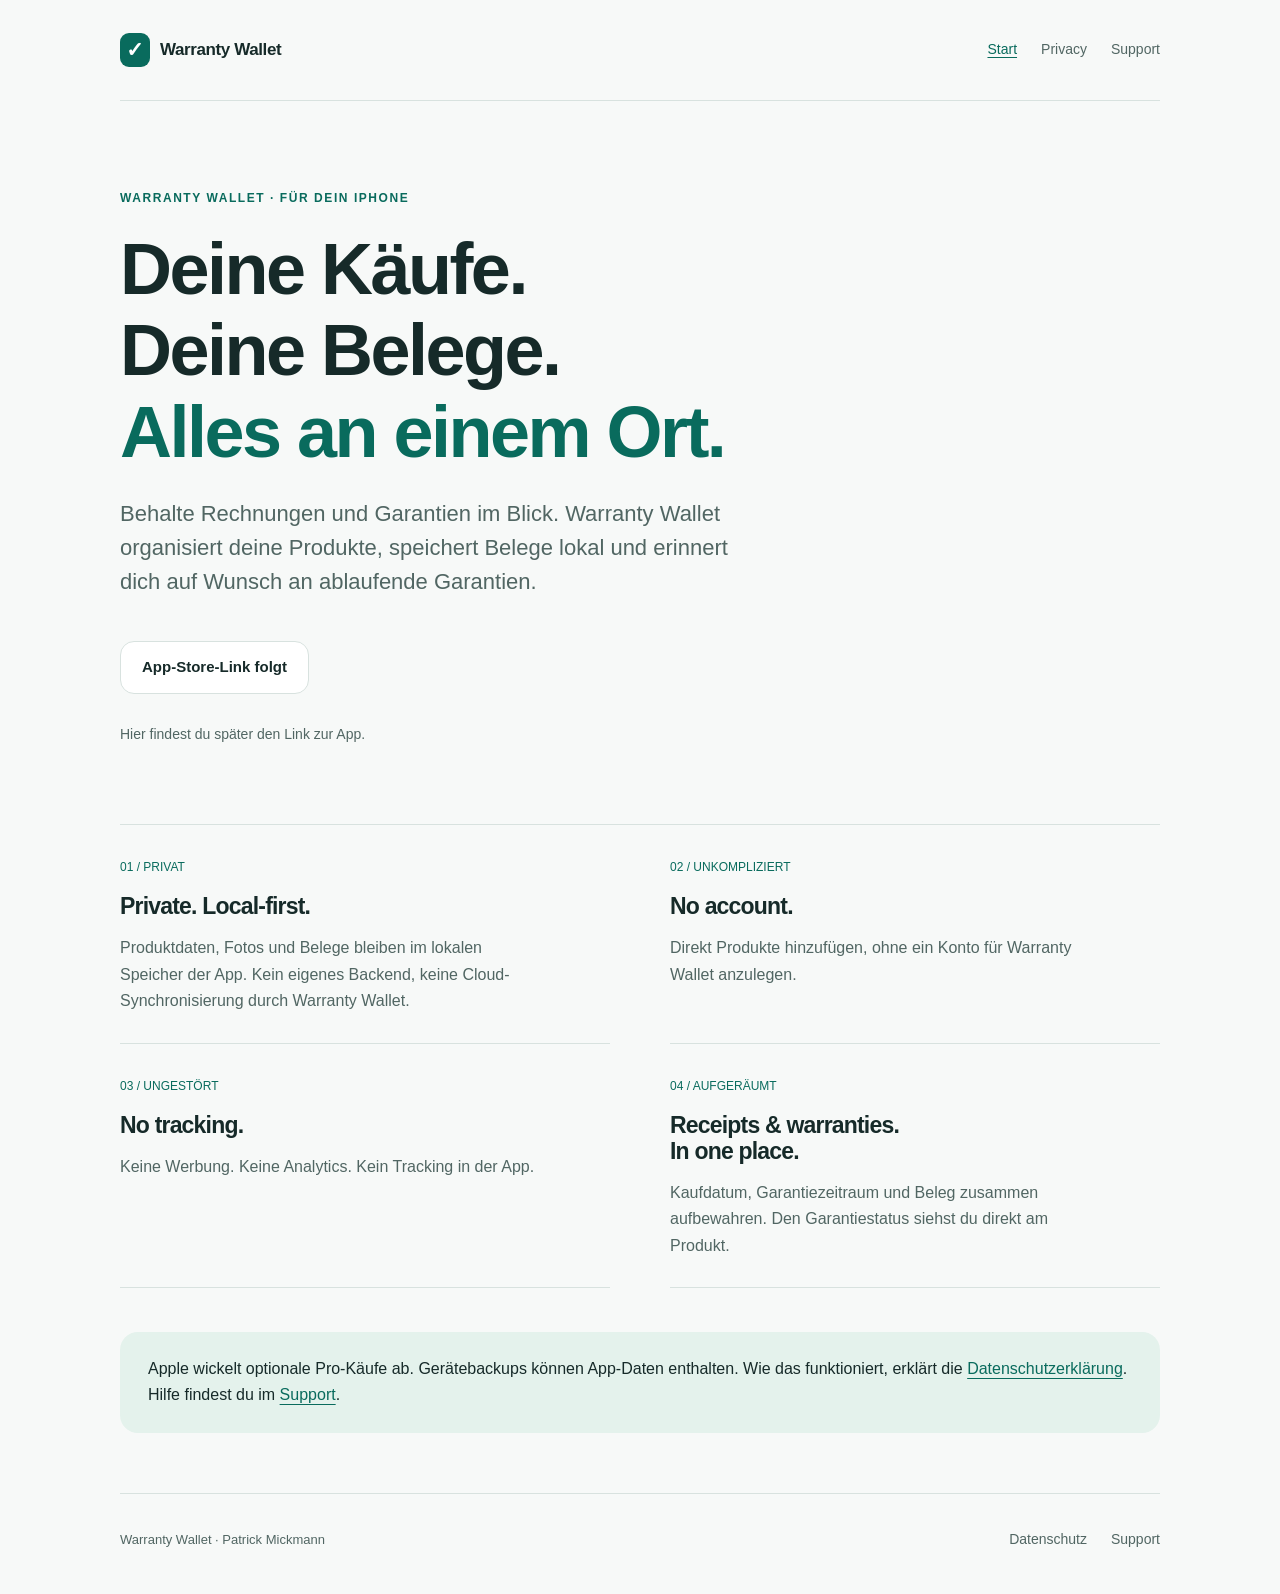
==== index.html @ 32e4617b "Add static Warranty Wallet website" ====
<!doctype html>
<html lang="de">
<head>
  <meta charset="utf-8">
  <meta name="viewport" content="width=device-width, initial-scale=1">
  <meta name="color-scheme" content="light dark">
  <meta name="description" content="Belege und Garantien lokal auf deinem iPhone organisieren. Kein Konto, kein Tracking. Mit optionalen Garantieerinnerungen.">
  <meta name="referrer" content="no-referrer">
  <title>Warranty Wallet – Belege und Garantien an einem Ort</title>
  <link rel="stylesheet" href="./styles.css">
</head>
<body>
<a class="skip" href="#content">Zum Inhalt</a>
<header class="site-header wrap">
  <a class="brand" href="./"><span class="mark" aria-hidden="true">✓</span> Warranty Wallet</a>
  <nav aria-label="Hauptnavigation"><a href="./" aria-current="page">Start</a><a href="./privacy/">Privacy</a><a href="./support/">Support</a></nav>
</header>
<main id="content" class="wrap" tabindex="-1">
<section class="hero" aria-labelledby="headline">
  <p class="eyebrow">Warranty Wallet · Für dein iPhone</p>
  <h1 id="headline">Deine Käufe.<br>Deine Belege.<br><span>Alles an einem Ort.</span></h1>
  <p class="lead">Behalte Rechnungen und Garantien im Blick. Warranty Wallet organisiert deine Produkte, speichert Belege lokal und erinnert dich auf Wunsch an ablaufende Garantien.</p>
  <p class="store-placeholder">App-Store-Link folgt</p>
  <p class="small">Hier findest du später den Link zur App.</p>
</section>
<section class="benefits" aria-label="Die Vorteile">
  <article class="benefit"><span class="number">01 / PRIVAT</span><h2>Private. Local-first.</h2><p>Produktdaten, Fotos und Belege bleiben im lokalen Speicher der App. Kein eigenes Backend, keine Cloud-Synchronisierung durch Warranty Wallet.</p></article>
  <article class="benefit"><span class="number">02 / UNKOMPLIZIERT</span><h2>No account.</h2><p>Direkt Produkte hinzufügen, ohne ein Konto für Warranty Wallet anzulegen.</p></article>
  <article class="benefit"><span class="number">03 / UNGESTÖRT</span><h2>No tracking.</h2><p>Keine Werbung. Keine Analytics. Kein Tracking in der App.</p></article>
  <article class="benefit"><span class="number">04 / AUFGERÄUMT</span><h2>Receipts &amp; warranties.<br>In one place.</h2><p>Kaufdatum, Garantiezeitraum und Beleg zusammen aufbewahren. Den Garantiestatus siehst du direkt am Produkt.</p></article>
</section>
<aside class="note"><p>Apple wickelt optionale Pro-Käufe ab. Gerätebackups können App-Daten enthalten. Wie das funktioniert, erklärt die <a href="privacy/">Datenschutzerklärung</a>. Hilfe findest du im <a href="support/">Support</a>.</p></aside>
</main>
<footer class="site-footer wrap"><span>Warranty Wallet · Patrick Mickmann</span><nav aria-label="Weitere Informationen"><a href="./privacy/">Datenschutz</a><a href="./support/">Support</a></nav></footer>
</body>
</html>
---- styles.css ----
/* Local system fonts only. No imports, scripts, or remote assets. */
:root { color-scheme: light dark; --bg:#f7f9f8; --surface:#fff; --text:#162a29; --muted:#516663; --line:#d8e2df; --accent:#096b5d; --tint:#e4f2ec; }
* { box-sizing:border-box; }
html { font-family:-apple-system,BlinkMacSystemFont,"Segoe UI",sans-serif; line-height:1.65; -webkit-text-size-adjust:100%; }
body { margin:0; background:var(--bg); color:var(--text); }
a { color:var(--accent); text-underline-offset:.22em; }
a:hover { text-decoration-thickness:2px; }
a:focus-visible,summary:focus-visible { outline:3px solid var(--accent); outline-offset:5px; border-radius:3px; }
.wrap { width:min(100% - 48px, 1040px); margin-inline:auto; }
.site-header { display:flex; align-items:center; justify-content:space-between; gap:24px; padding-block:28px; border-bottom:1px solid var(--line); }
.brand { display:flex; align-items:center; gap:10px; color:var(--text); font-size:17px; font-weight:650; text-decoration:none; letter-spacing:-.4px; }
.mark { display:grid; place-items:center; width:30px; height:34px; border-radius:9px; background:var(--accent); color:var(--surface); font-size:21px; }
nav { display:flex; gap:24px; flex-wrap:wrap; }
nav a { display:inline-flex; align-items:center; min-height:44px; font-size:14px; color:var(--muted); text-decoration:none; }
nav a:hover,nav a[aria-current] { color:var(--accent); text-decoration:underline; }
.hero { padding:88px 0 64px; max-width:810px; }
.eyebrow { color:var(--accent); font-size:12px; font-weight:700; letter-spacing:.13em; text-transform:uppercase; margin:0 0 20px; }
h1,h2,h3 { line-height:1.13; letter-spacing:-.035em; text-wrap:balance; overflow-wrap:anywhere; hyphens:auto; }
h1 { font-size:clamp(40px,6.5vw,72px); font-weight:650; margin:0 0 24px; }
h1 span { color:var(--accent); }
.lead { color:var(--muted); font-size:clamp(18px,2.4vw,22px); max-width:620px; line-height:1.55; }
.store-placeholder { display:inline-block; margin-top:20px; padding:13px 21px; border:1px solid var(--line); border-radius:14px; background:var(--surface); font-size:15px; font-weight:600; }
.small { font-size:14px; color:var(--muted); }
.benefits { display:grid; grid-template-columns:repeat(2,1fr); border-top:1px solid var(--line); gap:0 60px; }
.benefit { padding:28px 0; border-bottom:1px solid var(--line); }
.number { color:var(--accent); font-size:12px; font-variant-numeric:tabular-nums; }
h2 { font-size:27px; margin:14px 0; }
.benefit h2 { font-size:23px; }
.benefit p { color:var(--muted); margin-bottom:0; max-width:420px; }
.note { margin:44px 0 60px; padding:24px 28px; border-radius:18px; background:var(--tint); }
.note p { margin:0; }
.document { max-width:730px; margin:64px auto 72px; }
.document h1 { font-size:clamp(36px,5vw,52px); }
.document h2 { margin-top:42px; }
.document h3 { font-size:22px; margin-top:32px; }
.document p { overflow-wrap:anywhere; }
.language-nav { display:flex; gap:24px; padding:12px 0; }
.policy-language { scroll-margin-top:20px; }
.policy-language + .policy-language { border-top:1px solid var(--line); margin-top:52px; }
.placeholder { overflow-wrap:anywhere; font-family:inherit; font-size:.95em; background:var(--tint); padding:2px 6px; border-radius:5px; }
details { border-bottom:1px solid var(--line); padding:20px 0; }
summary { cursor:pointer; font-size:18px; font-weight:600; line-height:1.45; }
details p { color:var(--muted); }
.site-footer { display:flex; justify-content:space-between; align-items:center; gap:20px; border-top:1px solid var(--line); padding-block:24px 32px; font-size:13px; color:var(--muted); }
.skip { position:absolute; top:8px; left:12px; padding:10px; background:var(--surface); transform:translateY(-200%); }
.skip:focus { transform:none; }
@media (prefers-color-scheme:dark) { :root { --bg:#101a19; --surface:#1b2926; --text:#eef4f1; --muted:#adbfba; --line:#354741; --accent:#89ddbd; --tint:#20382f; } }
@media (max-width:600px) { .wrap { width:calc(100% - 36px); } .site-header { align-items:flex-start; flex-direction:column; gap:10px; padding-block:20px 12px; } nav { gap:24px; } .hero { padding:52px 0 40px; } .benefits { grid-template-columns:1fr; } .benefit { padding:22px 0; } .document { margin-top:40px; } .note { padding:22px; } .site-footer { align-items:flex-start; flex-direction:column; gap:4px; } }
@media print { .site-header,.site-footer,.skip,.language-nav { display:none; } body { background:white; color:black; } .wrap { width:100%; } .document { max-width:none; margin:0; } }
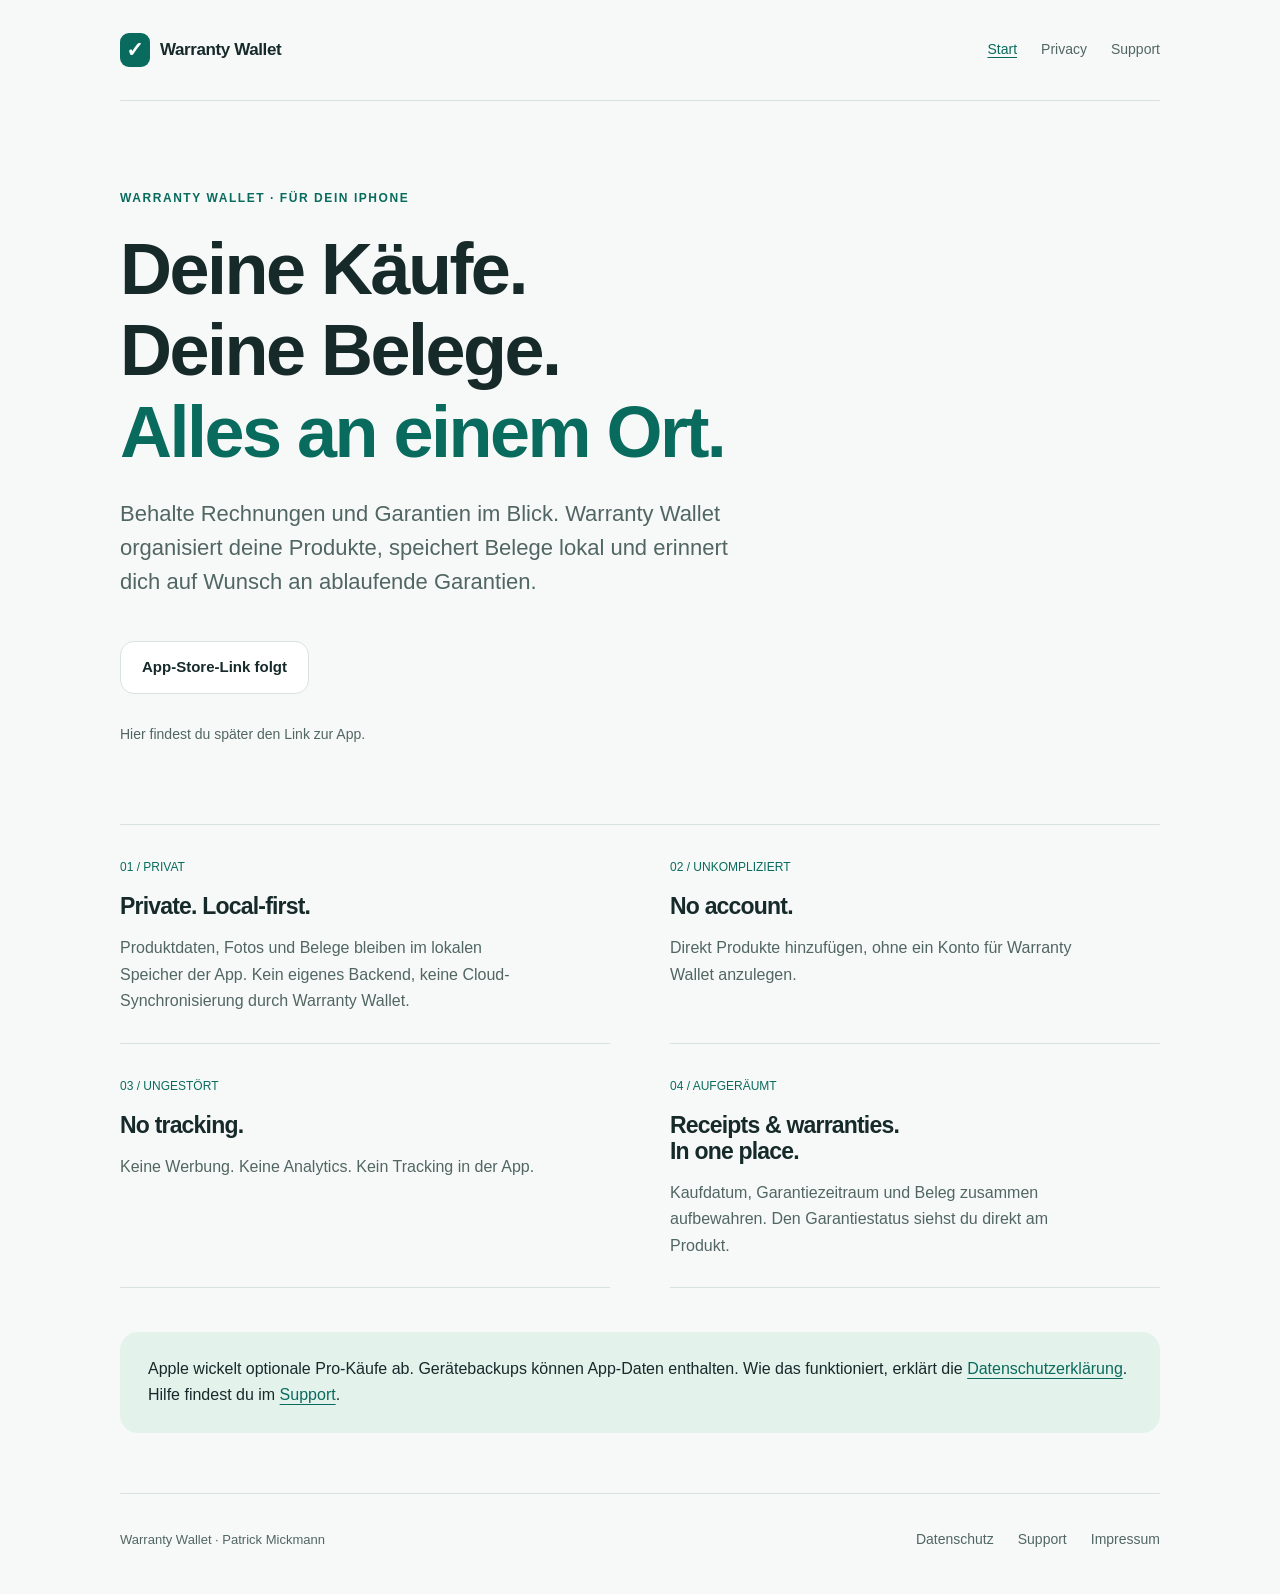
==== commit e09dae2b: "Add legal notice and link it across the website" ====
--- a/index.html
+++ b/index.html
@@ -31,6 +31,6 @@
 </section>
 <aside class="note"><p>Apple wickelt optionale Pro-Käufe ab. Gerätebackups können App-Daten enthalten. Wie das funktioniert, erklärt die <a href="privacy/">Datenschutzerklärung</a>. Hilfe findest du im <a href="support/">Support</a>.</p></aside>
 </main>
-<footer class="site-footer wrap"><span>Warranty Wallet · Patrick Mickmann</span><nav aria-label="Weitere Informationen"><a href="./privacy/">Datenschutz</a><a href="./support/">Support</a></nav></footer>
+<footer class="site-footer wrap"><span>Warranty Wallet · Patrick Mickmann</span><nav aria-label="Weitere Informationen"><a href="./privacy/">Datenschutz</a><a href="./support/">Support</a><a href="./impressum/">Impressum</a></nav></footer>
 </body>
 </html>
--- a/styles.css
+++ b/styles.css
@@ -34,6 +34,7 @@
 .document h2 { margin-top:42px; }
 .document h3 { font-size:22px; margin-top:32px; }
 .document p { overflow-wrap:anywhere; }
+.document address { font-style:normal; overflow-wrap:anywhere; }
 .language-nav { display:flex; gap:24px; padding:12px 0; }
 .policy-language { scroll-margin-top:20px; }
 .policy-language + .policy-language { border-top:1px solid var(--line); margin-top:52px; }
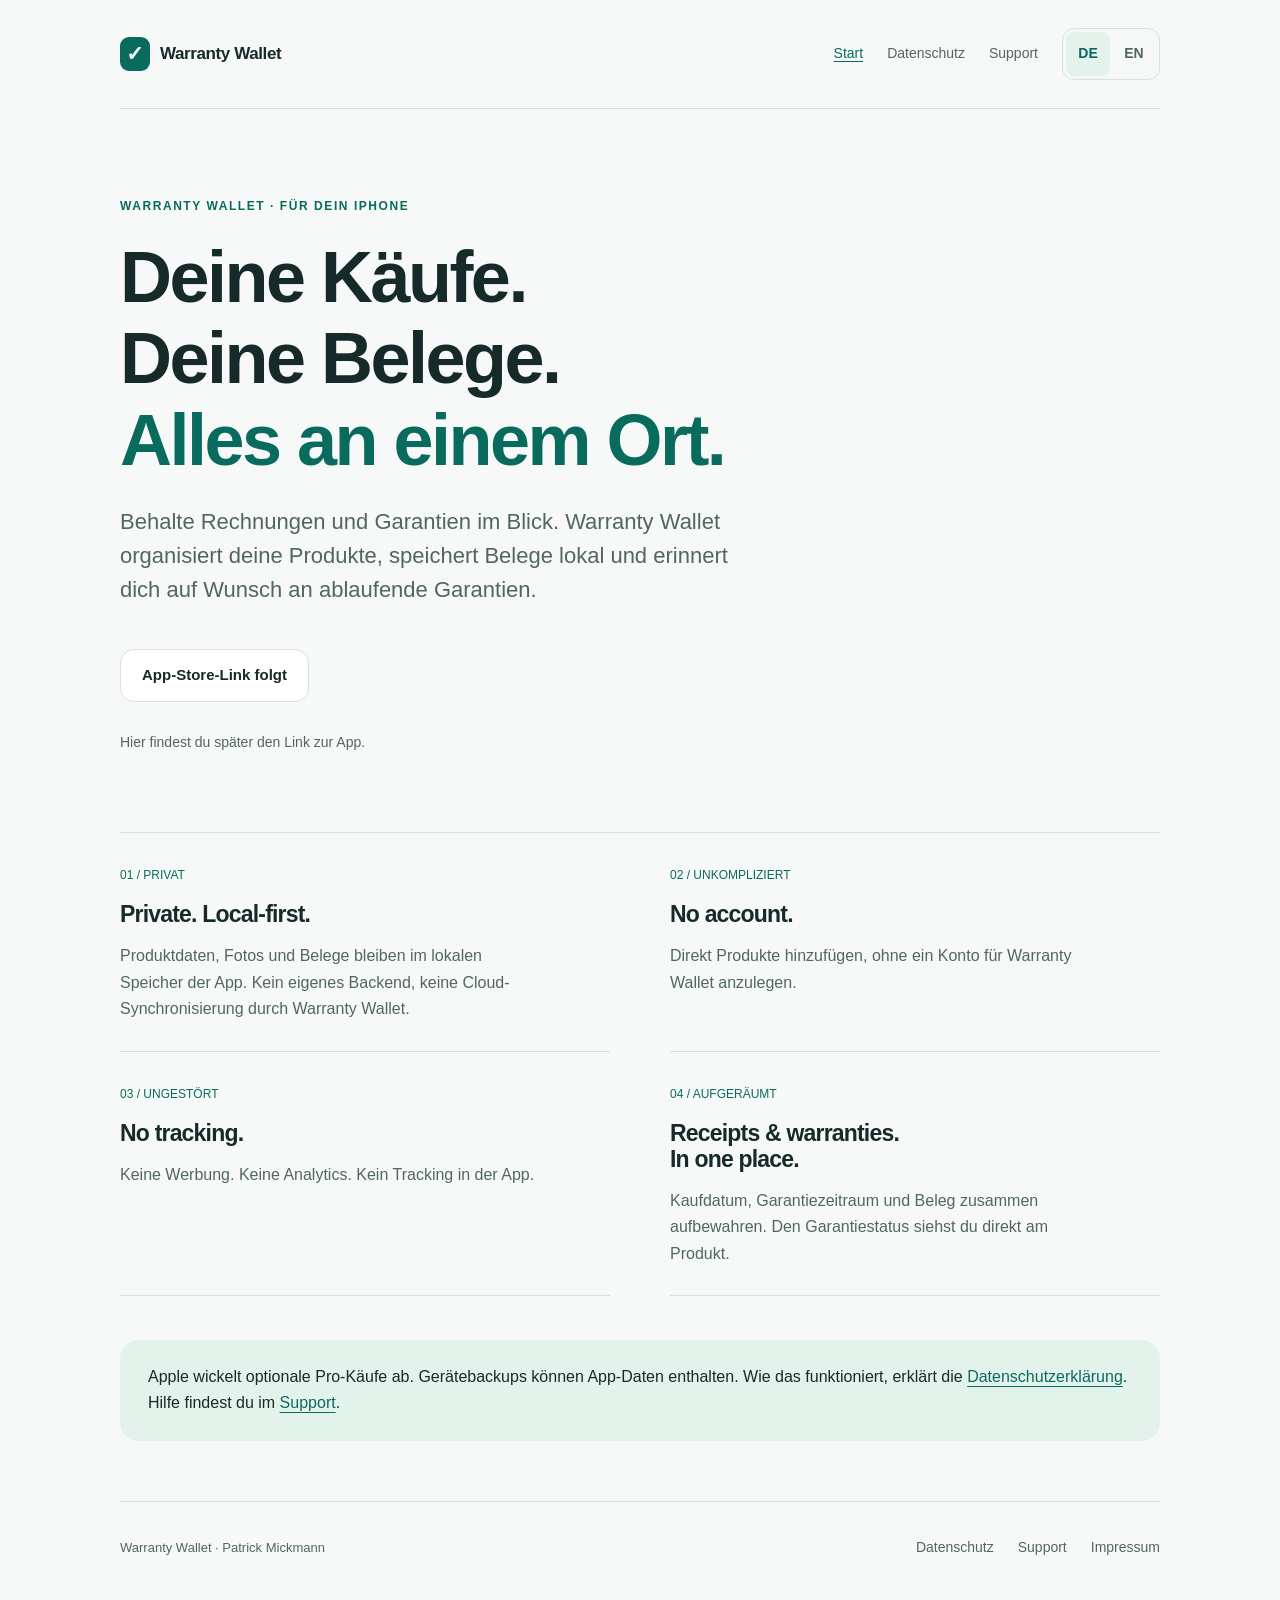
==== commit e96e8693: "Add English pages and DE/EN language navigation" ====
--- a/index.html
+++ b/index.html
@@ -7,14 +7,13 @@
   <meta name="description" content="Belege und Garantien lokal auf deinem iPhone organisieren. Kein Konto, kein Tracking. Mit optionalen Garantieerinnerungen.">
   <meta name="referrer" content="no-referrer">
   <title>Warranty Wallet – Belege und Garantien an einem Ort</title>
-  <link rel="stylesheet" href="./styles.css">
+  <link rel="stylesheet" href="styles.css">
+  <link rel="alternate" hreflang="de" href="./">
+  <link rel="alternate" hreflang="en" href="en/">
 </head>
 <body>
 <a class="skip" href="#content">Zum Inhalt</a>
-<header class="site-header wrap">
-  <a class="brand" href="./"><span class="mark" aria-hidden="true">✓</span> Warranty Wallet</a>
-  <nav aria-label="Hauptnavigation"><a href="./" aria-current="page">Start</a><a href="./privacy/">Privacy</a><a href="./support/">Support</a></nav>
-</header>
+<header class="site-header wrap"><a class="brand" href="./"><span class="mark" aria-hidden="true">✓</span> Warranty Wallet</a><div class="header-controls"><nav aria-label="Hauptnavigation"><a href="./" aria-current="page">Start</a><a href="privacy/">Datenschutz</a><a href="support/">Support</a></nav><nav class="language-switch" aria-label="Sprache wählen"><a href="./" lang="de" hreflang="de" aria-label="Deutsch" aria-current="true">DE</a><a href="en/" lang="en" hreflang="en" aria-label="English">EN</a></nav></div></header>
 <main id="content" class="wrap" tabindex="-1">
 <section class="hero" aria-labelledby="headline">
   <p class="eyebrow">Warranty Wallet · Für dein iPhone</p>
@@ -31,6 +30,6 @@
 </section>
 <aside class="note"><p>Apple wickelt optionale Pro-Käufe ab. Gerätebackups können App-Daten enthalten. Wie das funktioniert, erklärt die <a href="privacy/">Datenschutzerklärung</a>. Hilfe findest du im <a href="support/">Support</a>.</p></aside>
 </main>
-<footer class="site-footer wrap"><span>Warranty Wallet · Patrick Mickmann</span><nav aria-label="Weitere Informationen"><a href="./privacy/">Datenschutz</a><a href="./support/">Support</a><a href="./impressum/">Impressum</a></nav></footer>
+<footer class="site-footer wrap"><span>Warranty Wallet · Patrick Mickmann</span><nav aria-label="Weitere Informationen"><a href="privacy/">Datenschutz</a><a href="support/">Support</a><a href="impressum/">Impressum</a></nav></footer>
 </body>
 </html>
--- a/styles.css
+++ b/styles.css
@@ -48,3 +48,10 @@
 @media (prefers-color-scheme:dark) { :root { --bg:#101a19; --surface:#1b2926; --text:#eef4f1; --muted:#adbfba; --line:#354741; --accent:#89ddbd; --tint:#20382f; } }
 @media (max-width:600px) { .wrap { width:calc(100% - 36px); } .site-header { align-items:flex-start; flex-direction:column; gap:10px; padding-block:20px 12px; } nav { gap:24px; } .hero { padding:52px 0 40px; } .benefits { grid-template-columns:1fr; } .benefit { padding:22px 0; } .document { margin-top:40px; } .note { padding:22px; } .site-footer { align-items:flex-start; flex-direction:column; gap:4px; } }
 @media print { .site-header,.site-footer,.skip,.language-nav { display:none; } body { background:white; color:black; } .wrap { width:100%; } .document { max-width:none; margin:0; } }
+
+/* Explicit language links need no cookies or JavaScript. */
+.header-controls { display:flex; align-items:center; justify-content:space-between; flex-wrap:wrap; gap:12px 24px; }
+.language-switch { gap:2px; padding:3px; border:1px solid var(--line); border-radius:12px; }
+.language-switch a { justify-content:center; min-width:44px; padding:0 9px; border-radius:8px; font-weight:600; }
+.language-switch a[aria-current] { background:var(--tint); color:var(--accent); text-decoration:none; }
+@media (max-width:760px) { .site-header { flex-wrap:wrap; } .header-controls { width:100%; } }
